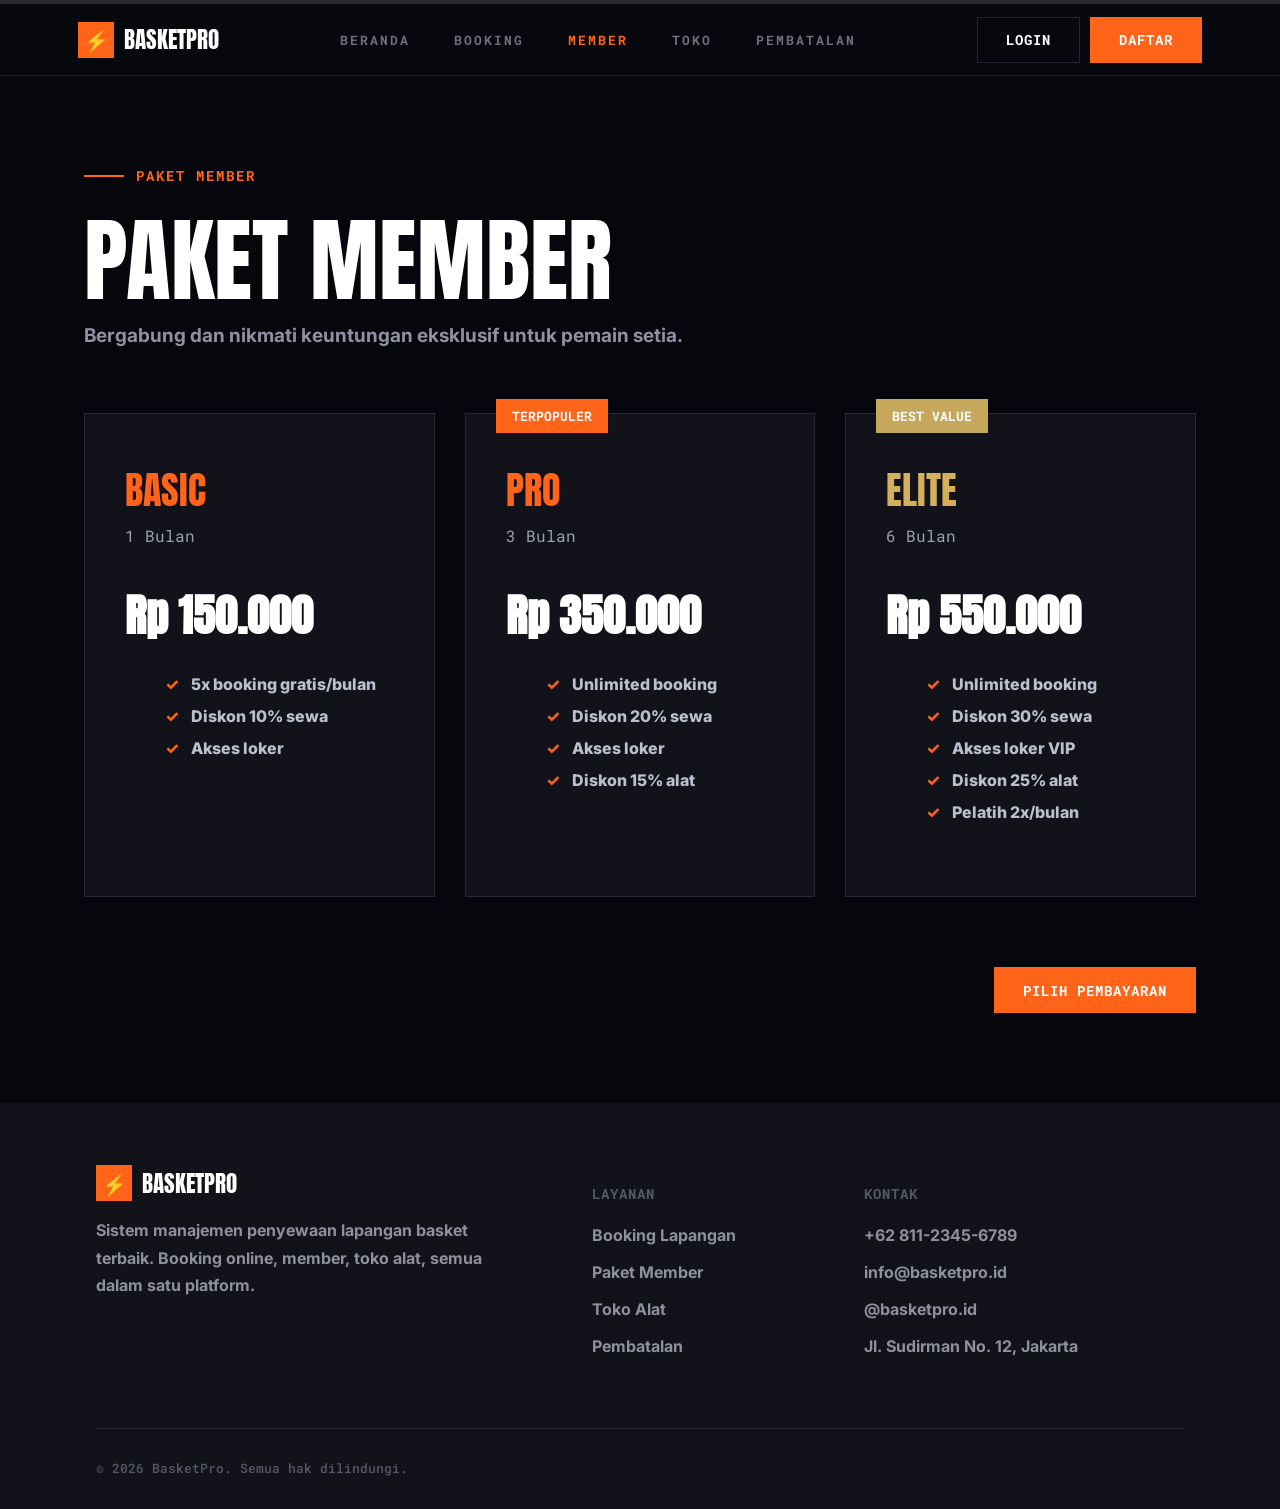
==== member.html @ 613884f5 "tampilan customer" ====
<!doctype html>
<html lang="id">
<head>
  <meta charset="UTF-8">
  <meta name="viewport" content="width=device-width, initial-scale=1.0">
  <title>Paket Member - BasketPro</title>
  <link href="https://fonts.googleapis.com/css2?family=Anton&family=Inter:wght@400;600;800&family=Roboto+Mono:wght@500;700&display=swap" rel="stylesheet">
  <link rel="stylesheet" href="style.css">
</head>
<body>

  <header>
    <div class="logo"><span>⚡</span> BasketPro</div>

    <nav>
      <a href="index.html">Beranda</a>
      <a href="booking.html">Booking</a>
      <a class="active" href="member.html">Member</a>
      <a href="#">Toko</a>
      <a href="#">Pembatalan</a>
    </nav>

    <div class="actions">
      <a class="btn" href="#">Login</a>
      <a class="btn orange" href="#">Daftar</a>
    </div>
  </header>

  <main class="member-page">
    <div class="kicker">Paket Member</div>
    <h1>Paket Member</h1>
    <p class="member-subtitle">Bergabung dan nikmati keuntungan eksklusif untuk pemain setia.</p>

    <section class="plans">
      <article class="plan-card basic">
        <h2>Basic</h2>
        <p>1 Bulan</p>
        <strong>Rp 150.000</strong>
        <ul>
          <li>5x booking gratis/bulan</li>
          <li>Diskon 10% sewa</li>
          <li>Akses loker</li>
        </ul>
      </article>

      <article class="plan-card">
        <span class="plan-ribbon orange">Terpopuler</span>
        <h2>Pro</h2>
        <p>3 Bulan</p>
        <strong>Rp 350.000</strong>
        <ul>
          <li>Unlimited booking</li>
          <li>Diskon 20% sewa</li>
          <li>Akses loker</li>
          <li>Diskon 15% alat</li>
        </ul>
      </article>

      <article class="plan-card elite">
        <span class="plan-ribbon gold">Best Value</span>
        <h2>Elite</h2>
        <p>6 Bulan</p>
        <strong>Rp 550.000</strong>
        <ul>
          <li>Unlimited booking</li>
          <li>Diskon 30% sewa</li>
          <li>Akses loker VIP</li>
          <li>Diskon 25% alat</li>
          <li>Pelatih 2x/bulan</li>
        </ul>
      </article>
    </section>

    <div class="member-action">
      <a class="btn orange" href="payment.html">Pilih Pembayaran</a>
    </div>
  </main>

  <footer>
    <div class="footer-grid">
      <div>
        <div class="logo"><span>⚡</span> BasketPro</div>
        <p>Sistem manajemen penyewaan lapangan basket terbaik. Booking online, member, toko alat, semua dalam satu platform.</p>
      </div>

      <div>
        <h4>Layanan</h4>
        <a href="booking.html">Booking Lapangan</a>
        <a href="member.html">Paket Member</a>
        <a href="#">Toko Alat</a>
        <a href="#">Pembatalan</a>
      </div>

      <div>
        <h4>Kontak</h4>
        <a href="#">+62 811-2345-6789</a>
        <a href="#">info@basketpro.id</a>
        <a href="#">@basketpro.id</a>
        <a href="#">Jl. Sudirman No. 12, Jakarta</a>
      </div>
    </div>

    <div class="copyright">© 2026 BasketPro. Semua hak dilindungi.</div>
  </footer>

</body>
</html>
---- style.css ----
* { box-sizing: border-box; }
    html { scroll-behavior: smooth; }
    body {
      margin: 0;
      background: #06070c;
      color: #fff;
      font-family: Inter, sans-serif;
    }

    header {
      height: 76px;
      display: flex;
      align-items: center;
      justify-content: space-between;
      padding: 0 78px;
      background: #07080d;
      border-top: 4px solid #2a2b31;
      border-bottom: 1px solid #20212a;
      position: sticky;
      top: 0;
      z-index: 10;
    }

    .logo {
      display: flex;
      align-items: center;
      gap: 10px;
      font-family: Anton, sans-serif;
      font-size: 23px;
      text-transform: uppercase;
    }

    .logo span {
      width: 36px;
      height: 36px;
      background: #ff6418;
      display: grid;
      place-items: center;
      font-size: 20px;
    }

    nav {
      display: flex;
      gap: 44px;
      font: 700 13px "Roboto Mono", monospace;
      text-transform: uppercase;
      letter-spacing: 2px;
      color: #6f7079;
    }

    nav a {
      color: inherit;
      text-decoration: none;
    }

    nav a.active,
    nav a:hover {
      color: #ff6418;
    }

    .actions {
      display: flex;
      gap: 10px;
    }

    .btn {
      min-height: 46px;
      padding: 0 28px;
      border: 1px solid #252631;
      display: inline-flex;
      align-items: center;
      justify-content: center;
      color: #fff;
      text-decoration: none;
      font: 700 14px "Roboto Mono", monospace;
      text-transform: uppercase;
      letter-spacing: 1px;
    }

    .btn.orange {
      background: #ff6418;
      border-color: #ff6418;
    }

    .hero {
      min-height: 730px;
      display: flex;
      align-items: center;
      padding: 0 78px;
      position: relative;
      overflow: hidden;
      background:
        linear-gradient(90deg, rgba(6,7,12,.97), rgba(6,7,12,.62), rgba(6,7,12,.96)),
        url("https://images.unsplash.com/photo-1519861531473-9200262188bf?auto=format&fit=crop&w=1800&q=85")
        center/cover;
    }

    .kicker {
      display: flex;
      align-items: center;
      gap: 12px;
      color: #ff6418;
      font: 700 14px "Roboto Mono", monospace;
      text-transform: uppercase;
      letter-spacing: 2px;
      margin-bottom: 30px;
    }

    .kicker::before {
      content: "";
      width: 40px;
      height: 2px;
      background: #ff6418;
    }

    h1, h2, h3 {
      margin: 0;
      font-family: Anton, Impact, sans-serif;
      font-weight: 400;
      text-transform: uppercase;
      line-height: .98;
    }

    h1 {
      font-size: clamp(58px, 8vw, 112px);
    }

    h1 em {
      color: #ff6418;
      font-style: italic;
    }

    .hero p {
      max-width: 720px;
      color: #c5c7d4;
      font-size: 24px;
      line-height: 1.55;
      margin: 30px 0 36px;
    }

    .hero-buttons {
      display: flex;
      gap: 18px;
    }

    .hero-buttons .btn {
      min-height: 68px;
      padding: 0 38px;
    }

    .stats {
      display: grid;
      grid-template-columns: repeat(4, 1fr);
      border-bottom: 1px solid #20212a;
    }

    .stat {
      padding: 36px 40px;
      min-height: 160px;
      border-right: 1px solid #20212a;
    }

    .stat:last-child {
      border-right: 0;
    }

    .stat p {
      margin: 0 0 8px;
      color: #8d8f9e;
      font: 500 14px "Roboto Mono", monospace;
      text-transform: uppercase;
      letter-spacing: 1px;
    }

    .stat strong {
      font-family: Anton, sans-serif;
      font-size: 38px;
    }

    .services {
      padding: 92px 78px 0;
    }

    .services h2 {
      font-size: clamp(52px, 6vw, 78px);
      margin-bottom: 54px;
    }

    .services h2 span {
      color: rgba(255,255,255,.3);
    }

    .grid {
      display: grid;
      grid-template-columns: repeat(2, 1fr);
      border: 1px solid #20212a;
      background: #101119;
    }

    .card {
      min-height: 290px;
      padding: 50px;
      border-right: 1px solid #20212a;
      border-bottom: 1px solid #20212a;
    }

    .card:nth-child(2n) {
      border-right: 0;
    }

    .card:nth-last-child(-n+2) {
      border-bottom: 0;
    }

    .card:first-child {
      background: #1b1c29;
    }

    .icon {
      width: 60px;
      height: 60px;
      background: rgba(255,100,24,.13);
      color: #ff6418;
      display: grid;
      place-items: center;
      font-size: 28px;
      margin-bottom: 38px;
    }

    .card h3 {
      font-size: 34px;
      margin-bottom: 18px;
    }

    .card p {
      color: #a2a5b3;
      font-size: 18px;
      font-weight: 700;
      line-height: 1.6;
      margin: 0;
    }

    .cta {
      margin-top: 80px;
      min-height: 640px;
      background: #ff6418;
      padding: 130px 162px;
      position: relative;
      overflow: hidden;
    }

    .cta::after {
      content: "";
      position: absolute;
      width: 560px;
      height: 560px;
      right: -80px;
      top: -180px;
      border: 1px solid rgba(255,255,255,.18);
      border-radius: 50%;
    }

    .cta h2 {
      font-size: clamp(64px, 8vw, 112px);
      margin-bottom: 38px;
    }

    .cta .btn {
      background: #050507;
      border-color: #050507;
      min-height: 72px;
      padding: 0 48px;
    }

    footer {
      background: #12131a;
      padding: 62px 96px 32px;
    }

    .footer-grid {
      display: grid;
      grid-template-columns: 1.3fr .6fr 1fr;
      gap: 80px;
      padding-bottom: 58px;
      border-bottom: 1px solid #282934;
    }

    footer p,
    footer a {
      color: #8e909e;
      font-weight: 700;
      line-height: 1.7;
      text-decoration: none;
    }

    footer h4 {
      color: #555866;
      font: 700 14px "Roboto Mono", monospace;
      text-transform: uppercase;
      letter-spacing: 1px;
    }

    footer a {
      display: block;
      margin-bottom: 10px;
    }

    .copyright {
      padding-top: 30px;
      color: #555866;
      font: 500 13px "Roboto Mono", monospace;
    }

    @media (max-width: 850px) {
      header {
        padding: 0 22px;
      }

      nav,
      .actions {
        display: none;
      }

      .hero,
      .services,
      .cta,
      footer {
        padding-left: 22px;
        padding-right: 22px;
      }

      .stats,
      .grid,
      .footer-grid {
        grid-template-columns: 1fr;
      }

      .stat,
      .card {
        border-right: 0;
      }

      .hero-buttons {
        flex-direction: column;
      }
    }

    .booking-page {
  padding: 90px 80px;
  background: #06070c;
  border-top: 1px solid #20212a;
}

.booking-page h2 {
  font-size: clamp(58px, 7vw, 86px);
  margin-bottom: 18px;
}

.booking-subtitle {
  color: #8f91a0;
  font-size: 19px;
  font-weight: 700;
  margin-bottom: 66px;
}

.booking-layout {
  display: grid;
  grid-template-columns: 1fr 400px;
  gap: 40px;
  align-items: start;
}

.booking-label {
  color: #8f91a0;
  font: 700 14px "Roboto Mono", monospace;
  text-transform: uppercase;
  letter-spacing: 2px;
  margin-bottom: 28px;
}

.court-list {
  display: grid;
  gap: 20px;
}

.court-card {
  min-height: 142px;
  display: grid;
  grid-template-columns: 120px 1fr auto;
  align-items: center;
  gap: 20px;
  padding: 20px;
  background: #11121a;
  border: 1px solid #282934;
}

.court-card img {
  width: 120px;
  height: 82px;
  object-fit: cover;
}

.court-card h3 {
  font-size: 26px;
  margin-bottom: 8px;
}

.court-card span {
  color: #8f91a0;
  font-family: "Roboto Mono", monospace;
}

.court-card p {
  margin: 8px 0 0;
  color: #bfc2d2;
  font-weight: 700;
}

.court-card.disabled {
  opacity: .35;
}

.court-price {
  display: flex;
  align-items: flex-start;
  gap: 22px;
  color: #ff6418;
  text-align: right;
  font-family: "Roboto Mono", monospace;
}

.court-price b {
  color: #00e09f;
  background: rgba(0,224,159,.12);
  border: 1px solid rgba(0,224,159,.35);
  padding: 4px 12px;
  border-radius: 4px;
  font-size: 14px;
}

.court-price.full b {
  color: #ff7777;
  background: rgba(255,119,119,.12);
  border-color: rgba(255,119,119,.35);
}

.court-price small {
  color: #8f91a0;
}

.booking-detail {
  padding: 30px;
  background: #11121a;
  border: 1px solid #282934;
}

.booking-detail label {
  display: grid;
  gap: 10px;
  color: #a8aabb;
  font-weight: 800;
  margin-bottom: 22px;
}

.booking-detail input,
.booking-detail select {
  width: 100%;
  height: 48px;
  background: #1a1b28;
  border: 1px solid #30313d;
  color: #fff;
  padding: 0 14px;
  font: 700 16px Inter, sans-serif;
}

.time-row {
  display: grid;
  grid-template-columns: 1fr 1fr;
  gap: 14px;
}

.promo-row {
  display: grid;
  grid-template-columns: 1fr 58px;
}

.promo-row button {
  background: #1a1b28;
  border: 1px solid #30313d;
  color: #fff;
  font-size: 20px;
}

.summary-line,
.summary-total {
  display: flex;
  justify-content: space-between;
  padding: 14px 0;
  border-top: 1px solid #282934;
  color: #a8aabb;
  font-family: "Roboto Mono", monospace;
}

.summary-total {
  color: #fff;
  font: 800 22px Inter, sans-serif;
}

.summary-total strong:last-child {
  color: #ff6418;
}

.payment-btn {
  width: 100%;
  height: 54px;
  margin-top: 18px;
  background: #703016;
  border: 0;
  color: #8f91a0;
  font: 800 14px "Roboto Mono", monospace;
  text-transform: uppercase;
}

.booking-history {
  margin-top: 86px;
}

.booking-history table {
  width: 100%;
  border-collapse: collapse;
  border: 1px solid #282934;
}

.booking-history th,
.booking-history td {
  padding: 16px 20px;
  border-bottom: 1px solid #20212a;
  text-align: left;
}

.booking-history th {
  color: #555866;
  font: 800 14px "Roboto Mono", monospace;
  text-transform: uppercase;
}

.booking-history td {
  color: #d6d8e5;
  font: 700 16px Inter, sans-serif;
}

.booking-history td:first-child,
.booking-history td:nth-child(4),
.booking-history td:nth-child(5) {
  font-family: "Roboto Mono", monospace;
  font-size: 14px;
}

.booking-history td:nth-child(5) {
  color: #ff6418;
}

.badge {
  padding: 5px 12px;
  border-radius: 4px;
  font: 700 14px "Roboto Mono", monospace;
}

.badge.green {
  color: #00e09f;
  background: rgba(0,224,159,.12);
  border: 1px solid rgba(0,224,159,.35);
}

.badge.blue {
  color: #4dabff;
  background: rgba(77,171,255,.12);
  border: 1px solid rgba(77,171,255,.35);
}

.badge.red {
  color: #ff7777;
  background: rgba(255,119,119,.12);
  border: 1px solid rgba(255,119,119,.35);
}

@media (max-width: 950px) {
  .booking-page {
    padding: 70px 22px;
  }

  .booking-layout {
    grid-template-columns: 1fr;
  }

  .court-card {
    grid-template-columns: 90px 1fr;
  }

  .court-card img {
    width: 90px;
  }

  .court-price {
    grid-column: 1 / -1;
    justify-content: space-between;
    text-align: left;
  }

  .booking-history {
    overflow-x: auto;
  }

  .booking-history table {
    min-width: 820px;
  }
}

.member-page,
.payment-page {
  padding: 90px 84px;
  background: #06070c;
}

.member-page h1 {
  font-size: clamp(64px, 8vw, 92px);
}

.member-subtitle {
  color: #8f91a0;
  font-size: 19px;
  font-weight: 700;
  margin-bottom: 66px;
}

.plans {
  display: grid;
  grid-template-columns: repeat(3, 1fr);
  gap: 30px;
}

.plan-card {
  position: relative;
  min-height: 438px;
  padding: 58px 40px;
  background: #11121a;
  border: 1px solid #282934;
}

.plan-card h2 {
  font-size: 38px;
  color: #ff6418;
}

.plan-card.muted h2 {
  color: #3f4569;
}

.plan-card.elite h2 {
  color: #d5b05c;
}

.plan-card p {
  color: #9da0af;
  font-family: "Roboto Mono", monospace;
}

.plan-card strong {
  display: block;
  margin: 36px 0 26px;
  font-family: Anton, sans-serif;
  font-size: 44px;
}

.plan-card li {
  list-style: none;
  margin: 12px 0;
  color: #bbc0cf;
  font-weight: 800;
}

.plan-card li::before {
  content: "✓";
  color: #ff6418;
  margin-right: 12px;
}

.plan-ribbon {
  position: absolute;
  top: -15px;
  left: 30px;
  padding: 8px 16px;
  color: white;
  font: 800 13px "Roboto Mono", monospace;
  text-transform: uppercase;
}

.plan-ribbon.orange {
  background: #ff6418;
}

.plan-ribbon.gold {
  background: #c6a85c;
}

.member-action {
  display: flex;
  justify-content: flex-end;
  padding-top: 70px;
}

.payment-box {
  max-width: 640px;
  background: #11121a;
  border: 1px solid #282934;
}

.payment-summary {
  display: flex;
  justify-content: space-between;
  padding: 22px 28px;
  border-bottom: 1px solid #282934;
}

.payment-summary strong {
  color: #ff6418;
}

.payment-title {
  margin: 28px 28px 14px;
  color: #777a89;
  font: 700 14px "Roboto Mono", monospace;
  text-transform: uppercase;
  letter-spacing: 2px;
}

.pay-method {
  margin: 10px 28px;
  padding: 18px 22px;
  display: flex;
  justify-content: space-between;
  align-items: center;
  background: #151620;
  border: 1px solid #30313d;
  color: white;
  font-weight: 800;
}

.pay-method small {
  color: #9da0af;
  font-family: "Roboto Mono", monospace;
}

.payment-detail {
  margin-top: 30px;
  padding: 28px;
  border-top: 1px solid #282934;
}

.chosen-pay,
.detail-card {
  padding: 20px;
  border: 1px solid #30313d;
  margin-bottom: 24px;
}

.chosen-pay {
  display: flex;
  justify-content: space-between;
  align-items: center;
  border-color: #ff6418;
  background: rgba(255,100,24,.08);
}

.detail-card p {
  color: #9da0af;
}

.detail-card h2 {
  font-size: 28px;
}

.detail-card strong {
  color: #ff6418;
  font-size: 30px;
}

.payment-note {
  padding: 18px;
  color: #ffd24a;
  background: rgba(255,100,24,.12);
  border: 1px solid rgba(255,100,24,.45);
}

.payment-detail ol {
  color: #bbc0cf;
  line-height: 2;
}

.paid-btn {
  width: 100%;
  height: 58px;
  background: #06a36f;
  border: 0;
  color: white;
  font: 800 15px "Roboto Mono", monospace;
  text-transform: uppercase;
}

.back-payment {
  margin-top: 18px;
  height: 54px;
  display: grid;
  place-items: center;
  border: 1px solid #282934;
  color: #9da0af;
  text-decoration: none;
  font-family: "Roboto Mono", monospace;
  text-transform: uppercase;
}

@media (max-width: 900px) {
  .member-page,
  .payment-page {
    padding: 70px 22px;
  }

  .plans {
    grid-template-columns: 1fr;
  }

  .member-action {
    justify-content: stretch;
  }

  .member-action .btn {
    width: 100%;
  }
}
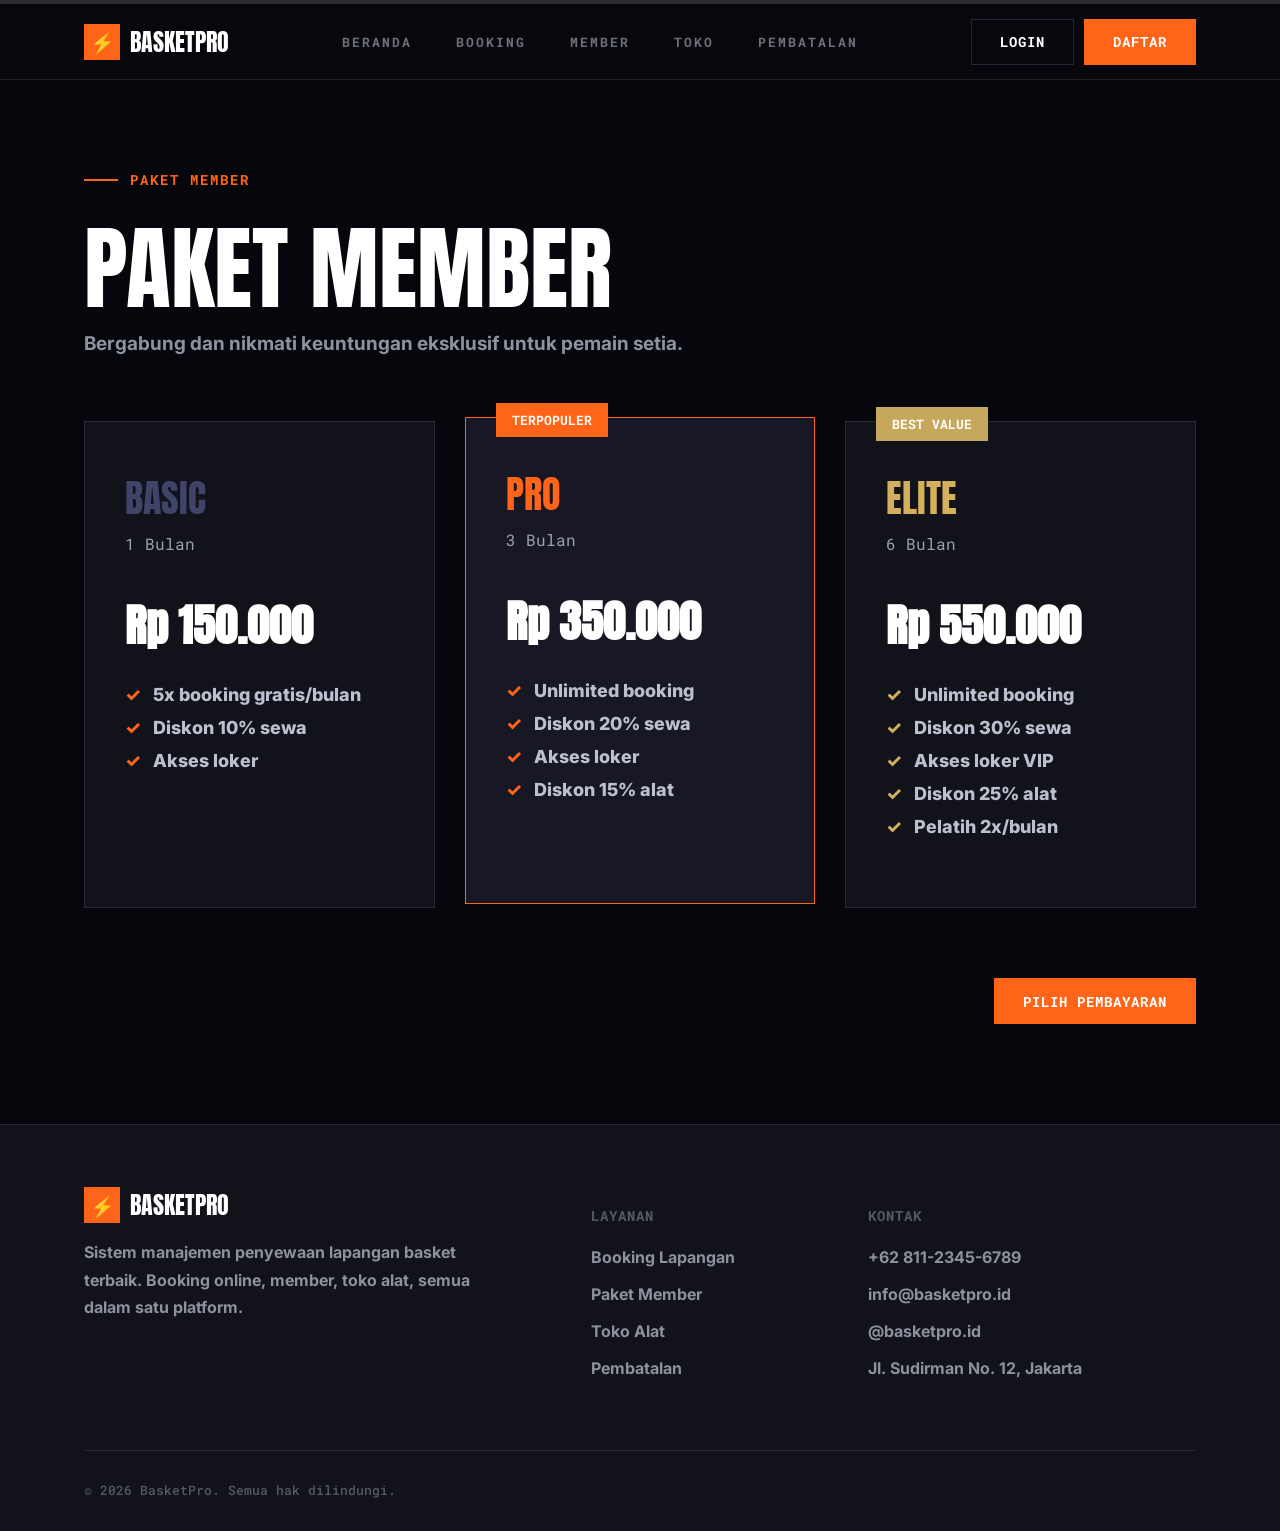
==== commit c76af613: "Mengubah halaman member menggabungkan payment.html dan member.html agar payment bisa menjadi pop up" ====
--- a/member.html
+++ b/member.html
@@ -7,15 +7,15 @@
   <link href="https://fonts.googleapis.com/css2?family=Anton&family=Inter:wght@400;600;800&family=Roboto+Mono:wght@500;700&display=swap" rel="stylesheet">
   <link rel="stylesheet" href="style.css">
 </head>
+
 <body>
-
   <header>
     <div class="logo"><span>⚡</span> BasketPro</div>
 
     <nav>
       <a href="index.html">Beranda</a>
       <a href="booking.html">Booking</a>
-      <a class="active" href="member.html">Member</a>
+      <a href="member.html">Member</a>
       <a href="#">Toko</a>
       <a href="#">Pembatalan</a>
     </nav>
@@ -32,7 +32,7 @@
     <p class="member-subtitle">Bergabung dan nikmati keuntungan eksklusif untuk pemain setia.</p>
 
     <section class="plans">
-      <article class="plan-card basic">
+      <article class="plan-card basic" data-name="Basic" data-duration="1 Bulan" data-price="150000" data-label="Rp 150.000">
         <h2>Basic</h2>
         <p>1 Bulan</p>
         <strong>Rp 150.000</strong>
@@ -43,7 +43,7 @@
         </ul>
       </article>
 
-      <article class="plan-card">
+      <article class="plan-card selected" data-name="Pro" data-duration="3 Bulan" data-price="350000" data-label="Rp 350.000">
         <span class="plan-ribbon orange">Terpopuler</span>
         <h2>Pro</h2>
         <p>3 Bulan</p>
@@ -56,7 +56,7 @@
         </ul>
       </article>
 
-      <article class="plan-card elite">
+      <article class="plan-card elite" data-name="Elite" data-duration="6 Bulan" data-price="550000" data-label="Rp 550.000">
         <span class="plan-ribbon gold">Best Value</span>
         <h2>Elite</h2>
         <p>6 Bulan</p>
@@ -72,7 +72,7 @@
     </section>
 
     <div class="member-action">
-      <a class="btn orange" href="payment.html">Pilih Pembayaran</a>
+      <button class="btn orange" id="openPayment">Pilih Pembayaran</button>
     </div>
   </main>
 
@@ -103,5 +103,244 @@
     <div class="copyright">© 2026 BasketPro. Semua hak dilindungi.</div>
   </footer>
 
+  <div class="modal" id="paymentModal">
+    <div class="modal-box">
+      <div class="modal-head">
+        <h2 id="modalTitle">Pilih Pembayaran</h2>
+        <button class="close-btn" id="closeModal">×</button>
+      </div>
+
+      <div class="modal-body" id="methodStep">
+        <div class="summary">
+          <span id="summaryPlan">Paket Pro - 3 Bulan</span>
+          <strong id="summaryPrice">Rp 350.000</strong>
+        </div>
+
+        <p class="payment-title">Transfer Bank</p>
+
+        <label class="pay-method" data-name="Transfer BCA" data-type="Transfer Bank" data-number="1234-5678-9012">
+          <span class="method-icon">VA</span>
+          <span>
+            <span class="method-name">Transfer BCA</span>
+            <span class="method-detail">VA: 1234-5678-9012</span>
+          </span>
+          <input type="radio" name="pay">
+        </label>
+
+        <label class="pay-method" data-name="Transfer Mandiri" data-type="Transfer Bank" data-number="8881-2345-6789">
+          <span class="method-icon">VA</span>
+          <span>
+            <span class="method-name">Transfer Mandiri</span>
+            <span class="method-detail">VA: 8881-2345-6789</span>
+          </span>
+          <input type="radio" name="pay">
+        </label>
+
+        <label class="pay-method" data-name="Transfer BNI" data-type="Transfer Bank" data-number="9000-1234-5678">
+          <span class="method-icon">VA</span>
+          <span>
+            <span class="method-name">Transfer BNI</span>
+            <span class="method-detail">VA: 9000-1234-5678</span>
+          </span>
+          <input type="radio" name="pay">
+        </label>
+
+        <p class="payment-title">QR Code</p>
+
+        <label class="pay-method" data-name="QRIS" data-type="QR Code" data-number="Scan QRIS BasketPro">
+          <span class="method-icon">QR</span>
+          <span>
+            <span class="method-name">QRIS</span>
+            <span class="method-detail">Scan & Bayar</span>
+          </span>
+          <input type="radio" name="pay">
+        </label>
+
+        <p class="payment-title">Dompet Digital</p>
+
+        <label class="pay-method" data-name="GoPay" data-type="Dompet Digital" data-number="0812-3456-789">
+          <span class="method-icon">GP</span>
+          <span>
+            <span class="method-name">GoPay</span>
+            <span class="method-detail">0812-3456-789</span>
+          </span>
+          <input type="radio" name="pay">
+        </label>
+
+        <label class="pay-method" data-name="OVO" data-type="Dompet Digital" data-number="0812-3456-789">
+          <span class="method-icon">OV</span>
+          <span>
+            <span class="method-name">OVO</span>
+            <span class="method-detail">0812-3456-789</span>
+          </span>
+          <input type="radio" name="pay">
+        </label>
+
+        <label class="pay-method" data-name="DANA" data-type="Dompet Digital" data-number="0812-3456-789">
+          <span class="method-icon">DN</span>
+          <span>
+            <span class="method-name">DANA</span>
+            <span class="method-detail">0812-3456-789</span>
+          </span>
+          <input type="radio" name="pay">
+        </label>
+
+        <div class="modal-actions">
+          <button class="btn" id="cancelPayment">Batal</button>
+          <button class="btn orange" id="toConfirm">Lanjut ke Konfirmasi</button>
+        </div>
+      </div>
+
+      <div class="modal-body" id="confirmStep" style="display:none;">
+        <div class="chosen-pay">
+          <span class="method-icon" id="chosenIcon">GP</span>
+          <div>
+            <h3 id="chosenName">GoPay</h3>
+            <p id="chosenType">Dompet Digital</p>
+          </div>
+          <button class="change-btn" id="backToMethod">Ubah</button>
+        </div>
+
+        <div class="detail-card">
+          <div class="copy-row">
+            <div>
+              <p>Nomor Tujuan</p>
+              <h3 id="chosenNumber">0812-3456-789</h3>
+            </div>
+            <button class="copy-btn" id="copyButton">Salin</button>
+          </div>
+
+          <p>Total yang harus dibayar</p>
+          <div class="total-price" id="confirmPrice">Rp 350.000</div>
+        </div>
+
+        <div class="payment-note" id="paymentNote">
+          Kirim ke nomor GoPay 0812-3456-789 a/n BasketPro. Masukkan catatan nomor order dan pembayaran akan dikonfirmasi otomatis.
+        </div>
+
+        <div class="steps-title">Langkah Pembayaran</div>
+        <ol>
+          <li>Salin nomor tujuan di atas</li>
+          <li>Buka aplikasi bank / dompet digital kamu</li>
+          <li>Masukkan jumlah pembayaran tepat</li>
+          <li>Selesaikan pembayaran</li>
+          <li>Klik tombol konfirmasi di bawah</li>
+        </ol>
+
+        <button class="paid-btn">Saya Sudah Membayar</button>
+        <button class="back-payment" id="backToMethodBottom">← Kembali ke Metode Pembayaran</button>
+      </div>
+    </div>
+  </div>
+
+  <script>
+    const plans = document.querySelectorAll(".plan-card");
+    const paymentModal = document.getElementById("paymentModal");
+    const openPayment = document.getElementById("openPayment");
+    const closeModal = document.getElementById("closeModal");
+    const cancelPayment = document.getElementById("cancelPayment");
+    const modalTitle = document.getElementById("modalTitle");
+
+    const methodStep = document.getElementById("methodStep");
+    const confirmStep = document.getElementById("confirmStep");
+
+    const summaryPlan = document.getElementById("summaryPlan");
+    const summaryPrice = document.getElementById("summaryPrice");
+    const confirmPrice = document.getElementById("confirmPrice");
+
+    const methods = document.querySelectorAll(".pay-method");
+    const toConfirm = document.getElementById("toConfirm");
+    const backToMethod = document.getElementById("backToMethod");
+    const backToMethodBottom = document.getElementById("backToMethodBottom");
+
+    const chosenIcon = document.getElementById("chosenIcon");
+    const chosenName = document.getElementById("chosenName");
+    const chosenType = document.getElementById("chosenType");
+    const chosenNumber = document.getElementById("chosenNumber");
+    const paymentNote = document.getElementById("paymentNote");
+    const copyButton = document.getElementById("copyButton");
+
+    let selectedPlan = document.querySelector(".plan-card.selected");
+    let selectedMethod = null;
+
+    plans.forEach((plan) => {
+      plan.addEventListener("click", () => {
+        plans.forEach((item) => item.classList.remove("selected"));
+        plan.classList.add("selected");
+        selectedPlan = plan;
+      });
+    });
+
+    openPayment.addEventListener("click", () => {
+      summaryPlan.textContent = "Paket " + selectedPlan.dataset.name + " - " + selectedPlan.dataset.duration;
+      summaryPrice.textContent = selectedPlan.dataset.label;
+      confirmPrice.textContent = selectedPlan.dataset.label;
+
+      paymentModal.classList.add("show");
+      methodStep.style.display = "block";
+      confirmStep.style.display = "none";
+      modalTitle.textContent = "Pilih Pembayaran";
+    });
+
+    function closePaymentModal() {
+      paymentModal.classList.remove("show");
+    }
+
+    closeModal.addEventListener("click", closePaymentModal);
+    cancelPayment.addEventListener("click", closePaymentModal);
+
+    methods.forEach((method) => {
+      method.addEventListener("click", () => {
+        methods.forEach((item) => item.classList.remove("selected"));
+        method.classList.add("selected");
+        method.querySelector("input").checked = true;
+        selectedMethod = method;
+      });
+    });
+
+    toConfirm.addEventListener("click", () => {
+      if (!selectedMethod) {
+        alert("Pilih metode pembayaran dulu.");
+        return;
+      }
+
+      const name = selectedMethod.dataset.name;
+      const type = selectedMethod.dataset.type;
+      const number = selectedMethod.dataset.number;
+      const icon = selectedMethod.querySelector(".method-icon").textContent;
+
+      chosenName.textContent = name;
+      chosenType.textContent = type;
+      chosenNumber.textContent = number;
+      chosenIcon.textContent = icon;
+
+      paymentNote.textContent =
+        "Kirim ke " + name + " " + number + " a/n BasketPro. Masukkan catatan nomor order dan pembayaran akan dikonfirmasi otomatis.";
+
+      methodStep.style.display = "none";
+      confirmStep.style.display = "block";
+      modalTitle.textContent = "Konfirmasi Pembayaran";
+    });
+
+    function showMethodStep() {
+      methodStep.style.display = "block";
+      confirmStep.style.display = "none";
+      modalTitle.textContent = "Pilih Pembayaran";
+    }
+
+    backToMethod.addEventListener("click", showMethodStep);
+    backToMethodBottom.addEventListener("click", showMethodStep);
+
+    copyButton.addEventListener("click", async () => {
+      try {
+        await navigator.clipboard.writeText(chosenNumber.textContent);
+        copyButton.textContent = "Tersalin";
+        setTimeout(() => copyButton.textContent = "Salin", 1200);
+      } catch {
+        copyButton.textContent = "Gagal";
+        setTimeout(() => copyButton.textContent = "Salin", 1200);
+      }
+    });
+  </script>
 </body>
 </html>
--- a/style.css
+++ b/style.css
@@ -345,7 +345,8 @@
       }
     }
 
-    .booking-page {
+/* Booking */
+.booking-page {
   padding: 90px 80px;
   background: #06070c;
   border-top: 1px solid #20212a;
@@ -616,224 +617,563 @@
   }
 }
 
-.member-page,
-.payment-page {
-  padding: 90px 84px;
-  background: #06070c;
-}
-
-.member-page h1 {
-  font-size: clamp(64px, 8vw, 92px);
-}
-
-.member-subtitle {
-  color: #8f91a0;
-  font-size: 19px;
-  font-weight: 700;
-  margin-bottom: 66px;
-}
-
-.plans {
-  display: grid;
-  grid-template-columns: repeat(3, 1fr);
-  gap: 30px;
-}
-
-.plan-card {
-  position: relative;
-  min-height: 438px;
-  padding: 58px 40px;
-  background: #11121a;
-  border: 1px solid #282934;
-}
-
-.plan-card h2 {
-  font-size: 38px;
-  color: #ff6418;
-}
-
-.plan-card.muted h2 {
-  color: #3f4569;
-}
-
-.plan-card.elite h2 {
-  color: #d5b05c;
-}
-
-.plan-card p {
-  color: #9da0af;
-  font-family: "Roboto Mono", monospace;
-}
-
-.plan-card strong {
-  display: block;
-  margin: 36px 0 26px;
-  font-family: Anton, sans-serif;
-  font-size: 44px;
-}
-
-.plan-card li {
-  list-style: none;
-  margin: 12px 0;
-  color: #bbc0cf;
-  font-weight: 800;
-}
-
-.plan-card li::before {
-  content: "✓";
-  color: #ff6418;
-  margin-right: 12px;
-}
-
-.plan-ribbon {
-  position: absolute;
-  top: -15px;
-  left: 30px;
-  padding: 8px 16px;
-  color: white;
-  font: 800 13px "Roboto Mono", monospace;
-  text-transform: uppercase;
-}
-
-.plan-ribbon.orange {
-  background: #ff6418;
-}
-
-.plan-ribbon.gold {
-  background: #c6a85c;
-}
-
-.member-action {
-  display: flex;
-  justify-content: flex-end;
-  padding-top: 70px;
-}
-
-.payment-box {
-  max-width: 640px;
-  background: #11121a;
-  border: 1px solid #282934;
-}
-
-.payment-summary {
-  display: flex;
-  justify-content: space-between;
-  padding: 22px 28px;
-  border-bottom: 1px solid #282934;
-}
-
-.payment-summary strong {
-  color: #ff6418;
-}
-
-.payment-title {
-  margin: 28px 28px 14px;
-  color: #777a89;
-  font: 700 14px "Roboto Mono", monospace;
-  text-transform: uppercase;
-  letter-spacing: 2px;
-}
-
-.pay-method {
-  margin: 10px 28px;
-  padding: 18px 22px;
-  display: flex;
-  justify-content: space-between;
-  align-items: center;
-  background: #151620;
-  border: 1px solid #30313d;
-  color: white;
-  font-weight: 800;
-}
-
-.pay-method small {
-  color: #9da0af;
-  font-family: "Roboto Mono", monospace;
-}
-
-.payment-detail {
-  margin-top: 30px;
-  padding: 28px;
-  border-top: 1px solid #282934;
-}
-
-.chosen-pay,
-.detail-card {
-  padding: 20px;
-  border: 1px solid #30313d;
-  margin-bottom: 24px;
-}
-
-.chosen-pay {
-  display: flex;
-  justify-content: space-between;
-  align-items: center;
-  border-color: #ff6418;
-  background: rgba(255,100,24,.08);
-}
-
-.detail-card p {
-  color: #9da0af;
-}
-
-.detail-card h2 {
-  font-size: 28px;
-}
-
-.detail-card strong {
-  color: #ff6418;
-  font-size: 30px;
-}
-
-.payment-note {
-  padding: 18px;
-  color: #ffd24a;
-  background: rgba(255,100,24,.12);
-  border: 1px solid rgba(255,100,24,.45);
-}
-
-.payment-detail ol {
-  color: #bbc0cf;
-  line-height: 2;
-}
-
-.paid-btn {
-  width: 100%;
-  height: 58px;
-  background: #06a36f;
-  border: 0;
-  color: white;
-  font: 800 15px "Roboto Mono", monospace;
-  text-transform: uppercase;
-}
-
-.back-payment {
-  margin-top: 18px;
-  height: 54px;
-  display: grid;
-  place-items: center;
-  border: 1px solid #282934;
-  color: #9da0af;
-  text-decoration: none;
-  font-family: "Roboto Mono", monospace;
-  text-transform: uppercase;
-}
-
-@media (max-width: 900px) {
-  .member-page,
-  .payment-page {
-    padding: 70px 22px;
-  }
-
-  .plans {
-    grid-template-columns: 1fr;
-  }
-
-  .member-action {
-    justify-content: stretch;
-  }
-
-  .member-action .btn {
-    width: 100%;
-  }
-}+/* styles member */
+
+    * { box-sizing: border-box; }
+
+    body {
+      margin: 0;
+      background: #06070c;
+      color: #fff;
+      font-family: Inter, sans-serif;
+    }
+
+    header {
+      height: 80px;
+      display: flex;
+      align-items: center;
+      justify-content: space-between;
+      padding: 0 84px;
+      background: #07080d;
+      border-top: 4px solid #2a2b31;
+      border-bottom: 1px solid #20212a;
+      position: sticky;
+      top: 0;
+      z-index: 10;
+    }
+
+    .logo {
+      display: flex;
+      align-items: center;
+      gap: 10px;
+      font-family: Anton, sans-serif;
+      font-size: 24px;
+      text-transform: uppercase;
+    }
+
+    .logo span {
+      width: 36px;
+      height: 36px;
+      background: #ff6418;
+      display: grid;
+      place-items: center;
+    }
+
+    nav {
+      display: flex;
+      gap: 44px;
+      font: 700 13px "Roboto Mono", monospace;
+      text-transform: uppercase;
+      letter-spacing: 2px;
+      color: #6f7079;
+    }
+
+    nav a {
+      color: inherit;
+      text-decoration: none;
+    }
+
+    nav a.active,
+    nav a:hover {
+      color: #ff6418;
+    }
+
+    .actions {
+      display: flex;
+      gap: 10px;
+    }
+
+    .btn {
+      min-height: 46px;
+      padding: 0 28px;
+      border: 1px solid #252631;
+      display: inline-flex;
+      align-items: center;
+      justify-content: center;
+      color: #fff;
+      text-decoration: none;
+      font: 700 14px "Roboto Mono", monospace;
+      text-transform: uppercase;
+      letter-spacing: 1px;
+      background: transparent;
+      cursor: pointer;
+    }
+
+    .btn.orange {
+      background: #ff6418;
+      border-color: #ff6418;
+    }
+
+    .member-page {
+      padding: 90px 84px 100px;
+      min-height: calc(100vh - 80px);
+    }
+
+    .kicker {
+      display: flex;
+      align-items: center;
+      gap: 12px;
+      color: #ff6418;
+      font: 700 14px "Roboto Mono", monospace;
+      text-transform: uppercase;
+      letter-spacing: 2px;
+      margin-bottom: 34px;
+    }
+
+    .kicker::before {
+      content: "";
+      width: 34px;
+      height: 2px;
+      background: #ff6418;
+    }
+
+    h1, h2 {
+      margin: 0;
+      font-family: Anton, Impact, sans-serif;
+      font-weight: 400;
+      text-transform: uppercase;
+      line-height: .98;
+    }
+
+    h1 {
+      font-size: clamp(64px, 8vw, 92px);
+      margin-bottom: 18px;
+    }
+
+    .member-subtitle {
+      color: #8f91a0;
+      font-size: 19px;
+      font-weight: 700;
+      margin-bottom: 66px;
+    }
+
+    .plans {
+      display: grid;
+      grid-template-columns: repeat(3, 1fr);
+      gap: 30px;
+    }
+
+    .plan-card {
+      position: relative;
+      min-height: 438px;
+      padding: 58px 40px;
+      background: #11121a;
+      border: 1px solid #282934;
+      cursor: pointer;
+      transition: border-color .2s, background .2s, transform .2s;
+    }
+
+    .plan-card:hover,
+    .plan-card.selected {
+      border-color: #ff6418;
+      background: #171823;
+      transform: translateY(-4px);
+    }
+
+    .plan-card h2 {
+      font-size: 38px;
+      color: #ff6418;
+      margin-bottom: 16px;
+    }
+
+    .plan-card.basic h2 {
+      color: #3f4569;
+    }
+
+    .plan-card.elite h2 {
+      color: #d5b05c;
+    }
+
+    .plan-card p {
+      color: #9da0af;
+      font-family: "Roboto Mono", monospace;
+      margin: 0;
+    }
+
+    .plan-card strong {
+      display: block;
+      margin: 38px 0 26px;
+      font-family: Anton, sans-serif;
+      font-size: 44px;
+      color: #fff;
+    }
+
+    .plan-card ul {
+      padding: 0;
+      margin: 0;
+    }
+
+    .plan-card li {
+      list-style: none;
+      margin: 12px 0;
+      color: #bbc0cf;
+      font-size: 18px;
+      font-weight: 800;
+    }
+
+    .plan-card li::before {
+      content: "✓";
+      color: #ff6418;
+      margin-right: 12px;
+    }
+
+    .elite li::before {
+      color: #d5b05c;
+    }
+
+    .plan-ribbon {
+      position: absolute;
+      top: -15px;
+      left: 30px;
+      padding: 8px 16px;
+      color: white;
+      font: 800 13px "Roboto Mono", monospace;
+      text-transform: uppercase;
+    }
+
+    .plan-ribbon.orange { background: #ff6418; }
+    .plan-ribbon.gold { background: #c6a85c; }
+
+    .member-action {
+      display: flex;
+      justify-content: flex-end;
+      padding-top: 70px;
+    }
+
+    .modal {
+      position: fixed;
+      inset: 0;
+      z-index: 99;
+      display: none;
+      align-items: center;
+      justify-content: center;
+      padding: 24px;
+      background: rgba(0,0,0,.72);
+    }
+
+    .modal.show {
+      display: flex;
+    }
+
+    .modal-box {
+      width: min(660px, 100%);
+      max-height: 90vh;
+      overflow-y: auto;
+      background: #11121a;
+      border: 1px solid #30313d;
+    }
+
+    .modal-head {
+      display: flex;
+      justify-content: space-between;
+      align-items: center;
+      padding: 22px 28px;
+      border-bottom: 1px solid #282934;
+    }
+
+    .modal-head h2 {
+      font-size: 34px;
+    }
+
+    .close-btn {
+      width: 42px;
+      height: 42px;
+      border: 1px solid #30313d;
+      background: transparent;
+      color: #fff;
+      font-size: 24px;
+      cursor: pointer;
+    }
+
+    .modal-body {
+      padding: 28px;
+    }
+
+    .summary {
+      display: flex;
+      justify-content: space-between;
+      gap: 20px;
+      padding: 18px 20px;
+      border: 1px solid #30313d;
+      margin-bottom: 28px;
+      font-weight: 800;
+    }
+
+    .summary strong {
+      color: #ff6418;
+      font-family: "Roboto Mono", monospace;
+    }
+
+    .payment-title {
+      margin: 28px 0 14px;
+      color: #777a89;
+      font: 700 14px "Roboto Mono", monospace;
+      text-transform: uppercase;
+      letter-spacing: 2px;
+    }
+
+    .pay-method {
+      margin-bottom: 10px;
+      padding: 18px 20px;
+      min-height: 78px;
+      display: grid;
+      grid-template-columns: 48px 1fr 24px;
+      gap: 16px;
+      align-items: center;
+      background: #151620;
+      border: 1px solid #30313d;
+      cursor: pointer;
+    }
+
+    .pay-method.selected {
+      border-color: #ff6418;
+      background: rgba(255,100,24,.08);
+    }
+
+    .method-icon {
+      width: 40px;
+      height: 40px;
+      display: grid;
+      place-items: center;
+      color: #ff6418;
+      background: rgba(255,100,24,.12);
+      font: 800 12px "Roboto Mono", monospace;
+    }
+
+    .method-name {
+      display: block;
+      font-size: 18px;
+      font-weight: 800;
+    }
+
+    .method-detail {
+      color: #9da0af;
+      font-family: "Roboto Mono", monospace;
+      font-size: 14px;
+    }
+
+    .pay-method input {
+      width: 20px;
+      height: 20px;
+      accent-color: #ff6418;
+    }
+
+    .modal-actions {
+      display: flex;
+      gap: 12px;
+      margin-top: 26px;
+    }
+
+    .modal-actions .btn {
+      flex: 1;
+    }
+
+    .chosen-pay {
+      display: grid;
+      grid-template-columns: 56px 1fr auto;
+      align-items: center;
+      gap: 16px;
+      padding: 20px;
+      border: 1px solid #ff6418;
+      background: rgba(255,100,24,.08);
+      margin-bottom: 24px;
+    }
+
+    .chosen-pay h3 {
+      margin: 0 0 4px;
+      font-size: 21px;
+    }
+
+    .chosen-pay p {
+      margin: 0;
+      color: #bbc0cf;
+      font-family: "Roboto Mono", monospace;
+    }
+
+    .change-btn {
+      border: 0;
+      background: none;
+      color: #9da0af;
+      font: 800 13px "Roboto Mono", monospace;
+      text-transform: uppercase;
+      cursor: pointer;
+    }
+
+    .detail-card {
+      padding: 20px;
+      border: 1px solid #30313d;
+      margin-bottom: 24px;
+    }
+
+    .detail-card p {
+      color: #9da0af;
+      margin: 0 0 8px;
+    }
+
+    .copy-row {
+      display: flex;
+      justify-content: space-between;
+      gap: 16px;
+      align-items: center;
+      padding-bottom: 18px;
+      margin-bottom: 18px;
+      border-bottom: 1px solid #282934;
+    }
+
+    .detail-card h3 {
+      margin: 0;
+      font-family: "Roboto Mono", monospace;
+      font-size: 25px;
+      letter-spacing: 1px;
+    }
+
+    .copy-btn {
+      min-height: 38px;
+      padding: 0 16px;
+      background: transparent;
+      border: 1px solid #30313d;
+      color: #bbc0cf;
+      font: 700 13px "Roboto Mono", monospace;
+      cursor: pointer;
+    }
+
+    .total-price {
+      color: #ff6418;
+      font: 800 30px "Roboto Mono", monospace;
+    }
+
+    .payment-note {
+      padding: 18px;
+      color: #ffd24a;
+      background: rgba(255,100,24,.12);
+      border: 1px solid rgba(255,100,24,.45);
+      line-height: 1.7;
+      font-weight: 800;
+      margin-bottom: 26px;
+    }
+
+    .steps-title {
+      color: #777a89;
+      font: 700 14px "Roboto Mono", monospace;
+      text-transform: uppercase;
+      letter-spacing: 2px;
+      margin-bottom: 16px;
+    }
+
+    ol {
+      margin: 0 0 26px;
+      padding: 0;
+      list-style: none;
+      counter-reset: step;
+      color: #bbc0cf;
+    }
+
+    ol li {
+      counter-increment: step;
+      display: flex;
+      gap: 14px;
+      margin-bottom: 14px;
+      font-weight: 700;
+    }
+
+    ol li::before {
+      content: counter(step);
+      min-width: 24px;
+      height: 24px;
+      display: grid;
+      place-items: center;
+      background: rgba(255,100,24,.22);
+      color: #ff6418;
+      font: 700 13px "Roboto Mono", monospace;
+    }
+
+    .paid-btn {
+      width: 100%;
+      height: 58px;
+      background: #06a36f;
+      border: 0;
+      color: white;
+      font: 800 15px "Roboto Mono", monospace;
+      text-transform: uppercase;
+      cursor: pointer;
+    }
+
+    .back-payment {
+      margin-top: 18px;
+      height: 54px;
+      width: 100%;
+      display: grid;
+      place-items: center;
+      border: 1px solid #282934;
+      background: transparent;
+      color: #9da0af;
+      font-family: "Roboto Mono", monospace;
+      text-transform: uppercase;
+      cursor: pointer;
+    }
+
+    footer {
+      background: #12131a;
+      padding: 62px 84px 32px;
+      border-top: 1px solid #282934;
+    }
+
+    .footer-grid {
+      display: grid;
+      grid-template-columns: 1.3fr .6fr 1fr;
+      gap: 80px;
+      padding-bottom: 58px;
+      border-bottom: 1px solid #282934;
+    }
+
+    footer p, footer a {
+      color: #8e909e;
+      font-weight: 700;
+      line-height: 1.7;
+      text-decoration: none;
+    }
+
+    footer h4 {
+      color: #555866;
+      font: 700 14px "Roboto Mono", monospace;
+      text-transform: uppercase;
+      letter-spacing: 1px;
+    }
+
+    footer a {
+      display: block;
+      margin-bottom: 10px;
+    }
+
+    .copyright {
+      padding-top: 30px;
+      color: #555866;
+      font: 500 13px "Roboto Mono", monospace;
+    }
+
+    @media (max-width: 900px) {
+      header {
+        padding: 0 22px;
+      }
+
+      nav, .actions {
+        display: none;
+      }
+
+      .member-page, footer {
+        padding-left: 22px;
+        padding-right: 22px;
+      }
+
+      .plans, .footer-grid {
+        grid-template-columns: 1fr;
+      }
+
+      .member-action {
+        justify-content: stretch;
+      }
+
+      .member-action .btn {
+        width: 100%;
+      }
+    }
